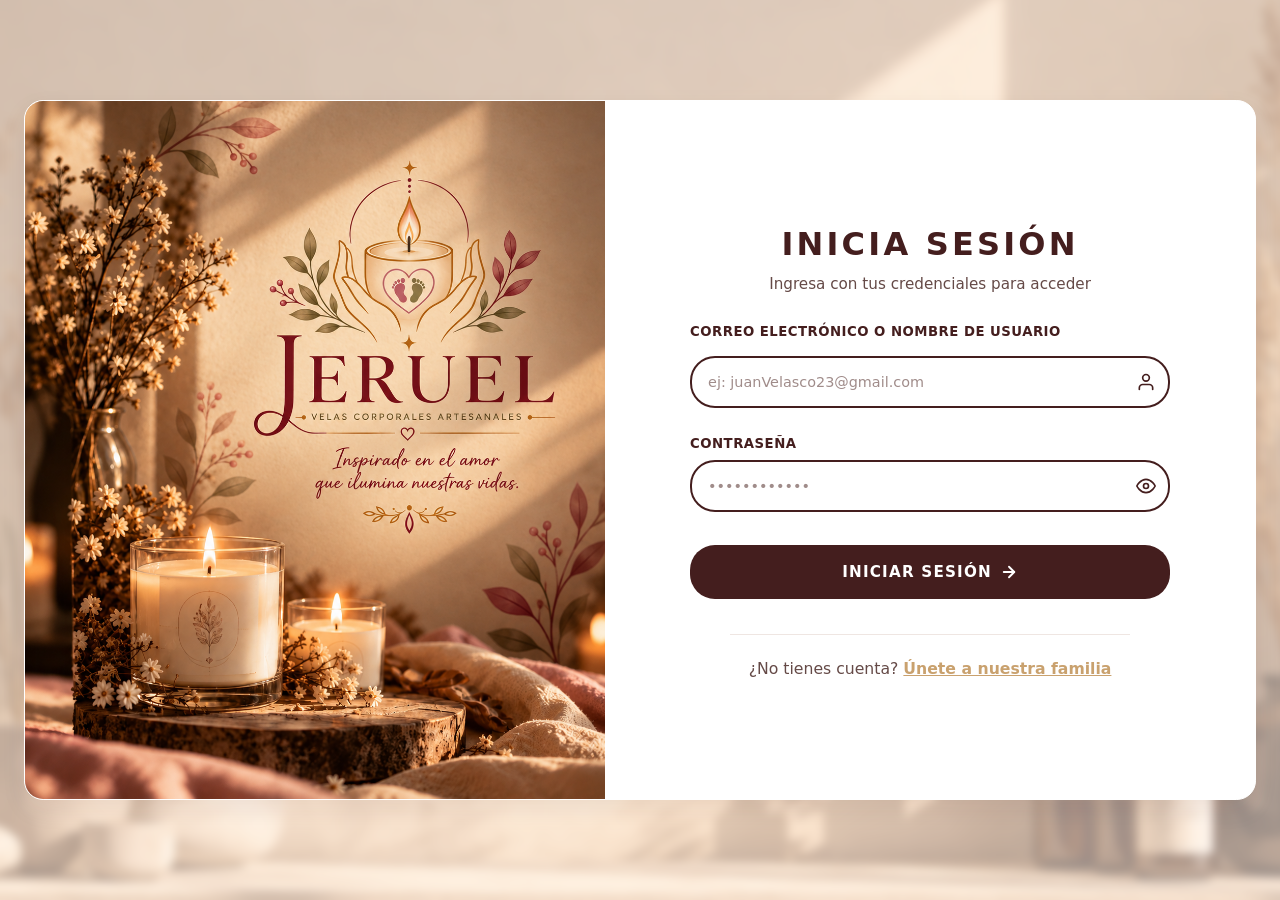
==== index.html @ 645226f6 "pagina Jeruel" ====
<!DOCTYPE html>
<html lang="es">
<head>
  <meta charset="UTF-8">
  <meta name="viewport" content="width=device-width, initial-scale=1.0">
  <title>Iniciar Sesión - Jeruel Velas Corporales Artesanales</title>
  <link rel="stylesheet" href="css/indexStyle.css">
  <link rel="shortcut icon" href="../img/favicon.png" type="image/x-icon">
</head>
<body>

  <!-- CONTENEDOR PRINCIPAL DE LA PÁGINA -->
  <main class="contenedor-inicio-sesion">

    <!-- SECCIÓN 1: MARCA E IDENTIDAD (PANEL IZQUIERDO) -->
    <section class="seccion-marca">
      <figure class="contenedor-logo-emblema">
          <!-- Ícono de Llama / Vela -->
        <img src="../img/Velas artesanales bajo luz cálida (2).png" alt="">
      </figure>
    </section>

    <!-- SECCIÓN 2: FORMULARIO DE INICIO DE SESIÓN (PANEL DERECHO) -->
    <section class="seccion-formulario">
      <header class="encabezado-formulario">
        <h2 class="titulo-formulario">INICIA SESIÓN</h2>
        <p class="instruccion-formulario">Ingresa con tus credenciales para acceder</p>
      </header>

      <form class="formulario-acceso" action="#" method="POST">
        
        <!-- CAMPO 1: CORREO O USUARIO -->
        <article class="grupo-campo">
          <label class="etiqueta-campo" for="identificador-usuario">Correo electrónico o nombre de usuario</label>
          <p class="contenedor-input-icono">
            <input 
              type="text" 
              id="identificador-usuario" 
              name="usuario_o_correo" 
              class="campo-texto" 
              placeholder="ej: juanVelasco23@gmail.com" 
              required
            >
            <!-- Ícono de Usuario -->
            <i class="icono-campo">
              <svg width="20" height="20" viewBox="0 0 24 24" fill="none" stroke="currentColor" stroke-width="2" stroke-linecap="round" stroke-linejoin="round">
                <path d="M20 21v-2a4 4 0 0 0-4-4H8a4 4 0 0 0-4 4v2"></path>
                <circle cx="12" cy="7" r="4"></circle>
              </svg>
            </i>
          </p>
        </article>

        <!-- CAMPO 2: CONTRASEÑA -->
        <article class="grupo-campo2">
          <label class="etiqueta-campo" for="clave-acceso">Contraseña</label>
          <p class="contenedor-input-icono">
            <input 
              type="password" 
              id="clave-acceso" 
              name="clave" 
              class="campo-texto" 
              placeholder="••••••••••••" 
              required
            >
            <!-- Botón del Ojo para Mostrar Contraseña -->
            <button type="button" class="boton-mostrar-contrasena" aria-label="Mostrar contraseña">
              <svg width="20" height="20" viewBox="0 0 24 24" fill="none" stroke="currentColor" stroke-width="2" stroke-linecap="round" stroke-linejoin="round">
                <path d="M1 12s4-8 11-8 11 8 11 8-4 8-11 8-11-8-11-8z"></path>
                <circle cx="12" cy="12" r="3"></circle>
              </svg>
            </button>
          </p>
        </article>

        <!-- BOTÓN DE ENVIAR -->
          <a href="homeScreen.html" class="boton-iniciar-sesion">
            INICIAR SESIÓN
            <svg width="18" height="18" viewBox="0 0 24 24" fill="none" stroke="currentColor" stroke-width="2.5" stroke-linecap="round" stroke-linejoin="round">
            <line x1="5" y1="12" x2="19" y2="12"></line>
            <polyline points="12 5 19 12 12 19"></polyline>
          </svg>
          </a>
      </form>

      <hr class="linea-divisora-inferior">

      <!-- PIE CON ENLACE DE REGISTRO -->
      <footer class="pie-formulario">
        <p>¿No tienes cuenta? <a href="../registro.html" class="enlace-registro">Únete a nuestra familia</a></p>
      </footer>

    </section>

  </main>

</body>
</html>
---- css/indexStyle.css ----
/* ==========================================================================
   1. VARIABLES DE COLOR Y CONFIGURACIÓN BASE (JERUEL)
   ========================================================================== */
:root {
  --color-principal: #441E1E;            /* Vinotinto / Tinto Oscuro */
  --color-fondo-principal: #FFF1EA;      /* Blanco Crema / Marfil */
  --color-fondo-tarjeta: #FFFFFF;        /* Blanco Puro */
  --color-fondo-seccion-marca: #FAF0E9;  /* Crema Suave */
  --color-texto-principal: #441E1E;      /* Vinotinto Oscuro */
  --color-texto-secundario: #654A47;     /* Café / Marrón Cálido */
  --color-texto-atenuado: #A08C8A;        /* Grisáceo / Placeholder */
  --color-acento-dorado: #C9A16E;        /* Dorado Claro / Hover */
  --color-borde-campo: #441E1E;         /* Vinotinto para Contornos */
  --fondo-principal1: #F0E5D8;
}

*{
  box-sizing: border-box;
  margin: 0;
  padding: 0;
  font-family: 'Segoe UI', system-ui, -apple-system, sans-serif;
}

body {
  position: relative;
  isolation: isolate;
  background-color: var(--fondo-principal1);
  color: var(--color-texto-secundario);
  display: flex;
  justify-content: center;
  align-items: center;
  min-height: 100vh;
  padding: 24px;
}

body::before {
  content: "";
  position: fixed;
  inset: -20px;
  z-index: -2;
  background-image: url("../img/fondo-body.png");
  background-size: cover;
  background-position: center;
  background-repeat: no-repeat;
  filter: blur(0.3rem);
  transform: scale(1.03);
  pointer-events: none;
}

body::after {
  content: "";
  position: fixed;
  inset: 0;
  z-index: -1;
  background: rgba(255, 241, 234, 0.58);
  pointer-events: none;
}

/* ==========================================================================
   2. CONTENEDOR PRINCIPAL Y LAYOUT (DESKTOP / BASE)
   ========================================================================== */
main.contenedor-inicio-sesion {
  background-color: var(--color-fondo-tarjeta);
  border: 0.03rem solid var(--color-fondo-tarjeta);
  border-radius: 1.2rem;
  display: flex;
  flex-direction: row;
  width: 100%;
  max-width: 78rem;
  min-height: 42rem;
  overflow: hidden;
  box-shadow: 0 10px 25px rgba(68, 30, 30, 0.08);
  justify-content: space-between;
  position: relative;
  z-index: 1;
}

/* ==========================================================================
   3. SECCIÓN 1: MARCA E IDENTIDAD (PANEL IZQUIERDO)
   ========================================================================== */
section.seccion-marca {
  background-color: var(--fondo-principal1);  
  flex: 1;
  min-width: 0;
  min-height: 0;
  display: flex;
  padding: 0;
  overflow: hidden;
  
}

figure.contenedor-logo-emblema {
  flex: 1;
  min-width: 0;
  min-height: 0;
  margin: 0;
  padding: 0;
  overflow: hidden;
}

.contenedor-logo-emblema img {
  width: 100%;
  height: 100%;
  object-fit: cover;
}

/* ==========================================================================
   4. SECCIÓN 2: FORMULARIO DE ACCESO (PANEL DERECHO)
   ========================================================================== */
section.seccion-formulario {
  flex: 1;
  min-width: 0;
  padding: 2.5rem 2.18rem;
  display: flex;
  flex-direction: column;
  justify-content: center;
  align-items: center;
  background-color: var(--color-fondo-tarjeta);
  
}

header.encabezado-formulario {
  margin: 0.7rem 0;
  display: flex;
  flex-direction: column;
  justify-content: center;
  align-items: center;
  width: 100%;
  max-width: 30rem;
  text-align: center;
 
}

header.encabezado-formulario h2.titulo-formulario {
  color: var(--color-principal);
  font-size: 2rem;
  font-weight: 800;  
  letter-spacing: 0.2rem;
  text-transform: uppercase;
  margin: 0;
}

header.encabezado-formulario p.instruccion-formulario {
  color: var(--color-texto-secundario);
  font-size: 0.95rem;
  margin-top: 0.75rem;
  
}

/* ==========================================================================
   5. CAMPOS Y CONTROLES DEL FORMULARIO
   ========================================================================== */
form.formulario-acceso {
  display: flex;
  flex-direction: column;
  gap: 1.25rem;
  padding: 1.2rem 0;
  width: 100%;
  max-width: 30rem;
}

article.grupo-campo, 
.grupo-campo2 {
  display: flex;
  flex-direction: column;
  gap: 0.23rem;
  justify-content: center;
}

article.grupo-campo {
  margin-bottom: 0.5rem;
  gap: 0.7rem;
}

article.grupo-campo2 {
  margin-bottom: 0.5rem;
}

label.etiqueta-campo {
  color: var(--color-principal);
  font-size: 0.83rem;
  font-weight: 700;
  letter-spacing: 0.03rem;
  text-transform: uppercase;
  margin-bottom: 0.375rem;
}

p.contenedor-input-icono {
  position: relative;
  display: flex;
  align-items: center;
}

input.campo-texto {
  width: 100%;
  padding: 1rem 2.625rem 1rem 1rem;
  border: 2px solid var(--color-borde-campo);
  border-radius: 25px;
  font-size: 0.9rem;
  color: var(--color-texto-principal);
  background-color: var(--color-fondo-tarjeta);
  outline: none;
  transition: transform 0.25s ease, box-shadow 0.25s ease, border-color 0.2s ease;
}

input.campo-texto:focus {
  border-color: var(--color-acento-dorado);
  box-shadow: 0 0 0 3px rgba(68, 30, 30, 0.1);
  transform: scale(1.02);
}

input.campo-texto::placeholder {
  color: var(--color-texto-atenuado);
}

i.icono-campo, 
button.boton-mostrar-contrasena {
  position: absolute;
  right: 0.9rem;
  background: none;
  border: none;
  color: var(--color-principal);
  cursor: pointer;
  display: flex;
  align-items: center;
  justify-content: center;
  font-style: normal;
}

/* ==========================================================================
   6. BOTÓN PRINCIPAL Y ENLACES
   ========================================================================== */
a.boton-iniciar-sesion {
  background-color: var(--color-principal);
  color: var(--color-fondo-tarjeta);
  border: none;
  border-radius: 1.56rem;
  padding: 1.1rem 0;
  font-size: 0.95rem;
  font-weight: 700;
  letter-spacing: 0.075rem;
  text-transform: uppercase;
  cursor: pointer;
  display: flex;
  align-items: center;
  justify-content: center;
  gap: 0.5rem;
  margin-top: 0.3125rem;
  transition: transform 0.25s ease, box-shadow 0.25s ease, background-color 0.2s ease;
  text-decoration: none;
}

a.boton-iniciar-sesion:hover {
  background-color: #321616;
  transform: scale(1.02);
  color: var(--color-fondo-principal);
}

a.boton-iniciar-sesion:active {
  transform: scale(0.99);
}

hr.linea-divisora-inferior {
  border: none;
  height: 0.08rem;
  background-color: #EFE6E2;
  margin: 1rem 0;
  width: 100%;
  max-width: 400px;
}

footer.pie-formulario {
  text-align: center;
  margin: 0.5rem 0;
  font-size: 0.98rem;
  color: var(--color-texto-secundario);
}

a.enlace-registro {
  color: var(--color-acento-dorado);
  font-weight: 700;
  text-decoration: underline;
  display: inline-block;
  transition: transform 0.25s ease, color 0.2s ease;
}

a.enlace-registro:hover {
  color: var(--color-principal);
  transform: scale(1.03);
}

/* ==========================================================================
   7. ADAPTABILIDAD RESPONSIVA (MEDIA QUERIES)
   ========================================================================== */

/* Tablets en Orientación Vertical y Móviles Grandes (<= 1024px) */
@media (max-width: 1024px) {
  section.seccion-marca {
    display: none; /* Se oculta la imagen/marca */
  }

  main.contenedor-inicio-sesion {
    max-width: 32rem; /* El contenedor se convierte en tarjeta vertical */
    min-height: auto;
    flex-direction: column;
  }

  section.seccion-formulario {
    width: 100%;
    padding: 2.5rem 2rem;
  }
}

/* Móviles Medianos (<= 600px) */
@media (max-width: 600px) {
  body {
    padding: 16px;
    align-items: center;
  }

  main.contenedor-inicio-sesion {
    max-width: 100%;
    border-radius: 1rem;
  }

  section.seccion-formulario {
    padding: 2rem 1.25rem;
  }

  header.encabezado-formulario h2.titulo-formulario {
    font-size: 1.6rem;
    letter-spacing: 0.12rem;
  }

  header.encabezado-formulario p.instruccion-formulario {
    font-size: 0.9rem;
  }
}

/* Móviles Pequeños (<= 380px) */
@media (max-width: 380px) {
  body {
    padding: 8px;
  }

  section.seccion-formulario {
    padding: 1.5rem 0.85rem;
  }

  header.encabezado-formulario h2.titulo-formulario {
    font-size: 1.35rem;
    letter-spacing: 0.08rem;
  }

  input.campo-texto {
    padding: 0.8rem 2.2rem 0.8rem 0.85rem;
    font-size: 0.85rem;
  }

  button.boton-iniciar-sesion {
    padding: 0.85rem 0;
    font-size: 0.85rem;
  }

  footer.pie-formulario {
    font-size: 0.85rem;
  }
}
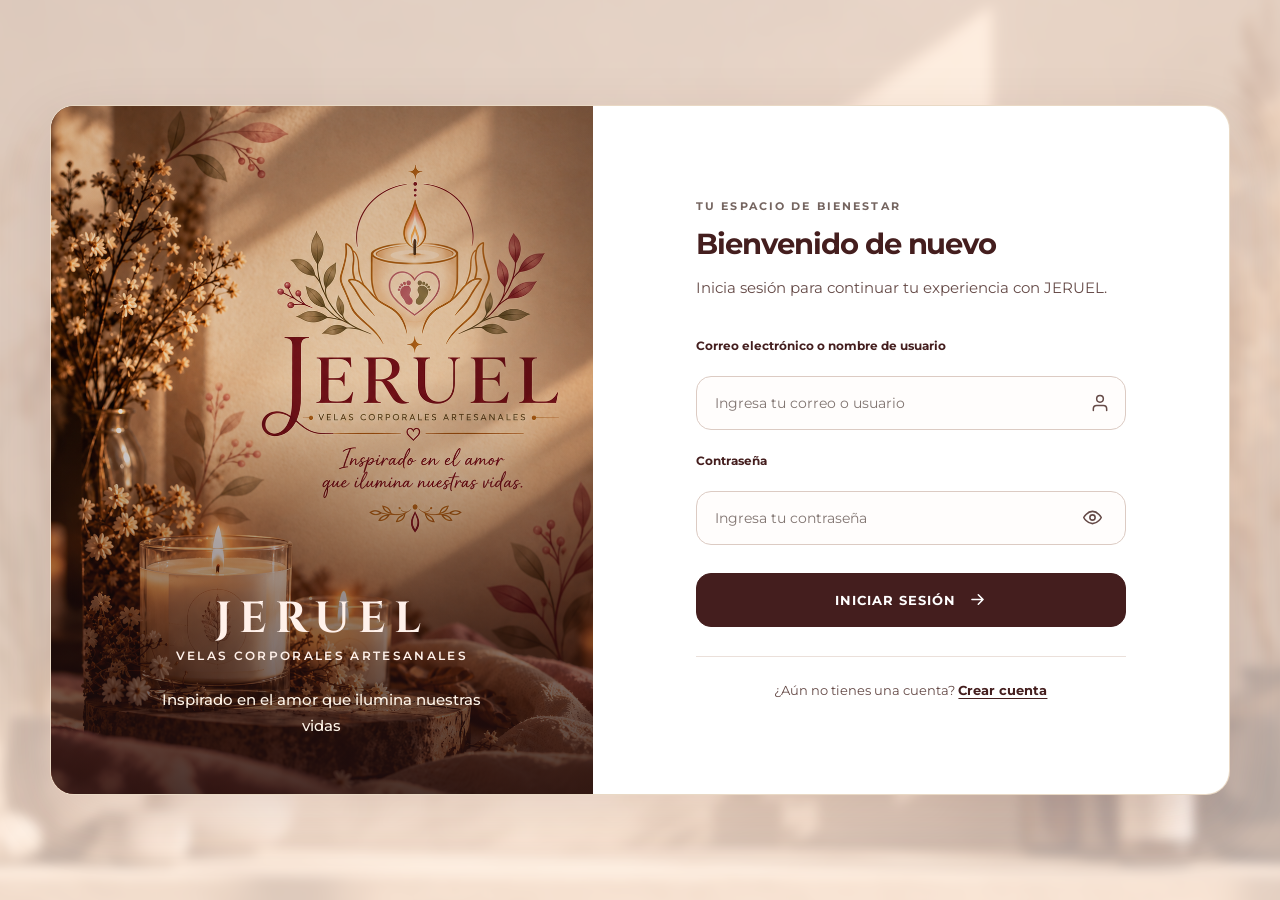
==== commit 509dfd85: "cambios en las interfaces existentes y agregacion de nuevas interfaces" ====
--- a/index.html
+++ b/index.html
@@ -2,97 +2,95 @@
 <html lang="es">
 <head>
   <meta charset="UTF-8">
-  <meta name="viewport" content="width=device-width, initial-scale=1.0">
-  <title>Iniciar Sesión - Jeruel Velas Corporales Artesanales</title>
+  <meta name="viewport" content="width=device-width, initial-scale=1">
+  <meta name="theme-color" content="#441E1E">
+  <meta name="description" content="Inicia sesión en JERUEL, velas corporales artesanales para momentos de bienestar.">
+  <title>Iniciar sesión | JERUEL</title>
+  <link rel="preconnect" href="https://fonts.googleapis.com">
+  <link rel="preconnect" href="https://fonts.gstatic.com" crossorigin>
+  <link href="https://fonts.googleapis.com/css2?family=Cinzel:wght@600;700&family=Montserrat:wght@400;500;600;700&display=swap" rel="stylesheet">
   <link rel="stylesheet" href="css/indexStyle.css">
-  <link rel="shortcut icon" href="../img/favicon.png" type="image/x-icon">
+  <link rel="icon" href="img/favicon.png" type="image/png">
 </head>
 <body>
-
-  <!-- CONTENEDOR PRINCIPAL DE LA PÁGINA -->
   <main class="contenedor-inicio-sesion">
-
-    <!-- SECCIÓN 1: MARCA E IDENTIDAD (PANEL IZQUIERDO) -->
-    <section class="seccion-marca">
+    <section class="seccion-marca" aria-label="Conoce JERUEL">
       <figure class="contenedor-logo-emblema">
-          <!-- Ícono de Llama / Vela -->
-        <img src="../img/Velas artesanales bajo luz cálida (2).png" alt="">
+        <img src="img/Velas artesanales bajo luz cálida (2).png"
+             alt="Velas artesanales JERUEL iluminadas con luz cálida"
+             loading="eager" fetchpriority="high">
+        <figcaption class="contenido-marca">
+          <p class="marca-nombre">JERUEL</p>
+          <p class="marca-categoria">Velas corporales artesanales</p>
+          <p class="marca-eslogan">Inspirado en el amor que ilumina nuestras vidas</p>
+        </figcaption>
       </figure>
     </section>
 
-    <!-- SECCIÓN 2: FORMULARIO DE INICIO DE SESIÓN (PANEL DERECHO) -->
-    <section class="seccion-formulario">
+    <section class="seccion-formulario" aria-labelledby="titulo-acceso">
       <header class="encabezado-formulario">
-        <h2 class="titulo-formulario">INICIA SESIÓN</h2>
-        <p class="instruccion-formulario">Ingresa con tus credenciales para acceder</p>
+        <p class="marca-movil" aria-hidden="true">JERUEL</p>
+        <p class="eyebrow">TU ESPACIO DE BIENESTAR</p>
+        <h1 id="titulo-acceso">Bienvenido de nuevo</h1>
+        <p class="instruccion-formulario">Inicia sesión para continuar tu experiencia con JERUEL.</p>
       </header>
 
-      <form class="formulario-acceso" action="#" method="POST">
-        
-        <!-- CAMPO 1: CORREO O USUARIO -->
-        <article class="grupo-campo">
-          <label class="etiqueta-campo" for="identificador-usuario">Correo electrónico o nombre de usuario</label>
+      <!-- Flujo de demostración: valida campos en el navegador, no autentica contra un servidor. -->
+      <form class="formulario-acceso" id="formulario-acceso" action="homeScreen.html" method="get">
+        <fieldset class="grupo-campo" aria-label="Identificación">
+          <label for="identificador-usuario">Correo electrónico o nombre de usuario</label>
           <p class="contenedor-input-icono">
-            <input 
-              type="text" 
-              id="identificador-usuario" 
-              name="usuario_o_correo" 
-              class="campo-texto" 
-              placeholder="ej: juanVelasco23@gmail.com" 
-              required
-            >
-            <!-- Ícono de Usuario -->
-            <i class="icono-campo">
-              <svg width="20" height="20" viewBox="0 0 24 24" fill="none" stroke="currentColor" stroke-width="2" stroke-linecap="round" stroke-linejoin="round">
-                <path d="M20 21v-2a4 4 0 0 0-4-4H8a4 4 0 0 0-4 4v2"></path>
-                <circle cx="12" cy="7" r="4"></circle>
-              </svg>
-            </i>
+            <input id="identificador-usuario" name="usuario_o_correo" type="text"
+                   placeholder="Ingresa tu correo o usuario" autocomplete="username"
+                   autocapitalize="none" spellcheck="false" required minlength="3">
+            <svg class="icono-campo" width="20" height="20" viewBox="0 0 24 24" fill="none" stroke="currentColor" stroke-width="1.8" stroke-linecap="round" stroke-linejoin="round" aria-hidden="true">
+              <path d="M20 21v-2a4 4 0 0 0-4-4H8a4 4 0 0 0-4 4v2"/><circle cx="12" cy="7" r="4"/>
+            </svg>
           </p>
-        </article>
+        </fieldset>
 
-        <!-- CAMPO 2: CONTRASEÑA -->
-        <article class="grupo-campo2">
-          <label class="etiqueta-campo" for="clave-acceso">Contraseña</label>
+        <fieldset class="grupo-campo" aria-label="Contraseña">
+            <label for="clave-acceso">Contraseña</label>
           <p class="contenedor-input-icono">
-            <input 
-              type="password" 
-              id="clave-acceso" 
-              name="clave" 
-              class="campo-texto" 
-              placeholder="••••••••••••" 
-              required
-            >
-            <!-- Botón del Ojo para Mostrar Contraseña -->
-            <button type="button" class="boton-mostrar-contrasena" aria-label="Mostrar contraseña">
-              <svg width="20" height="20" viewBox="0 0 24 24" fill="none" stroke="currentColor" stroke-width="2" stroke-linecap="round" stroke-linejoin="round">
-                <path d="M1 12s4-8 11-8 11 8 11 8-4 8-11 8-11-8-11-8z"></path>
-                <circle cx="12" cy="12" r="3"></circle>
+            <input id="clave-acceso" name="clave" type="password"
+                   placeholder="Ingresa tu contraseña" autocomplete="current-password" required>
+            <button type="button" class="boton-mostrar-contrasena" id="alternar-clave"
+                    aria-label="Mostrar contraseña" aria-pressed="false" aria-controls="clave-acceso">
+              <svg width="21" height="21" viewBox="0 0 24 24" fill="none" stroke="currentColor" stroke-width="1.8" stroke-linecap="round" stroke-linejoin="round" aria-hidden="true">
+                <path d="M2 12s3.6-7 10-7 10 7 10 7-3.6 7-10 7S2 12 2 12Z"/><circle cx="12" cy="12" r="3"/>
               </svg>
             </button>
           </p>
-        </article>
+        </fieldset>
 
-        <!-- BOTÓN DE ENVIAR -->
-          <a href="homeScreen.html" class="boton-iniciar-sesion">
-            INICIAR SESIÓN
-            <svg width="18" height="18" viewBox="0 0 24 24" fill="none" stroke="currentColor" stroke-width="2.5" stroke-linecap="round" stroke-linejoin="round">
-            <line x1="5" y1="12" x2="19" y2="12"></line>
-            <polyline points="12 5 19 12 12 19"></polyline>
-          </svg>
-          </a>
+        <button type="submit" class="boton-iniciar-sesion">
+          INICIAR SESIÓN
+          <svg width="19" height="19" viewBox="0 0 24 24" fill="none" stroke="currentColor" stroke-width="2" stroke-linecap="round" stroke-linejoin="round" aria-hidden="true"><path d="M5 12h14m-6-6 6 6-6 6"/></svg>
+        </button>
       </form>
 
-      <hr class="linea-divisora-inferior">
-
-      <!-- PIE CON ENLACE DE REGISTRO -->
       <footer class="pie-formulario">
-        <p>¿No tienes cuenta? <a href="../registro.html" class="enlace-registro">Únete a nuestra familia</a></p>
+        <p>¿Aún no tienes una cuenta? <a href="registro.html" class="enlace-registro">Crear cuenta</a></p>
       </footer>
-
     </section>
-
   </main>
 
+  <script>
+    const campoClave = document.getElementById('clave-acceso');
+    const botonClave = document.getElementById('alternar-clave');
+    botonClave.addEventListener('click', () => {
+      const visible = campoClave.type === 'password';
+      campoClave.type = visible ? 'text' : 'password';
+      botonClave.setAttribute('aria-pressed', String(visible));
+      botonClave.setAttribute('aria-label', visible ? 'Ocultar contraseña' : 'Mostrar contraseña');
+    });
+
+    document.getElementById('formulario-acceso').addEventListener('submit', (evento) => {
+      evento.preventDefault();
+      if (!evento.currentTarget.reportValidity()) return;
+      // Navegación de prototipo: nunca incluir credenciales en la URL.
+      window.location.assign('homeScreen.html');
+    });
+  </script>
 </body>
-</html>+</html>
--- a/css/indexStyle.css
+++ b/css/indexStyle.css
@@ -1,368 +1,133 @@
-/* ==========================================================================
-   1. VARIABLES DE COLOR Y CONFIGURACIÓN BASE (JERUEL)
-   ========================================================================== */
+/* JERUEL · Inicio de sesión | Identidad visual conservada */
 :root {
-  --color-principal: #441E1E;            /* Vinotinto / Tinto Oscuro */
-  --color-fondo-principal: #FFF1EA;      /* Blanco Crema / Marfil */
-  --color-fondo-tarjeta: #FFFFFF;        /* Blanco Puro */
-  --color-fondo-seccion-marca: #FAF0E9;  /* Crema Suave */
-  --color-texto-principal: #441E1E;      /* Vinotinto Oscuro */
-  --color-texto-secundario: #654A47;     /* Café / Marrón Cálido */
-  --color-texto-atenuado: #A08C8A;        /* Grisáceo / Placeholder */
-  --color-acento-dorado: #C9A16E;        /* Dorado Claro / Hover */
-  --color-borde-campo: #441E1E;         /* Vinotinto para Contornos */
-  --fondo-principal1: #F0E5D8;
+  --vino: #441E1E;
+  --vino-hover: #321616;
+  --crema: #FFF1EA;
+  --crema-suave: #F0E5D8;
+  --blanco: #FFFFFF;
+  --marron: #654A47;
+  --texto-suave: #756560;
+  --dorado: #C9A16E;
+  --borde: #DCCBC3;
+  --fuente-texto: 'Montserrat', Arial, sans-serif;
+  --fuente-marca: 'Cinzel', Georgia, serif;
 }
-
-*{
-  box-sizing: border-box;
+*, *::before, *::after { box-sizing: border-box; }
+html { -webkit-text-size-adjust: 100%; }
+body {
+  min-height: 100vh;
+  min-height: 100dvh;
   margin: 0;
-  padding: 0;
-  font-family: 'Segoe UI', system-ui, -apple-system, sans-serif;
+  padding: clamp(16px, 3vw, 32px);
+  display: grid;
+  place-items: center;
+  isolation: isolate;
+  position: relative;
+  background: var(--crema-suave);
+  color: var(--marron);
+  font-family: var(--fuente-texto);
 }
-
-body {
-  position: relative;
-  isolation: isolate;
-  background-color: var(--fondo-principal1);
-  color: var(--color-texto-secundario);
-  display: flex;
-  justify-content: center;
-  align-items: center;
-  min-height: 100vh;
-  padding: 24px;
-}
-
 body::before {
-  content: "";
+  content: '';
   position: fixed;
-  inset: -20px;
+  inset: -18px;
   z-index: -2;
-  background-image: url("../img/fondo-body.png");
-  background-size: cover;
-  background-position: center;
-  background-repeat: no-repeat;
-  filter: blur(0.3rem);
-  transform: scale(1.03);
+  background: url('../img/fondo-body.png') center / cover no-repeat;
+  filter: blur(6px);
   pointer-events: none;
 }
-
 body::after {
-  content: "";
+  content: '';
   position: fixed;
   inset: 0;
   z-index: -1;
-  background: rgba(255, 241, 234, 0.58);
+  background: rgba(255, 241, 234, .68);
   pointer-events: none;
 }
-
-/* ==========================================================================
-   2. CONTENEDOR PRINCIPAL Y LAYOUT (DESKTOP / BASE)
-   ========================================================================== */
-main.contenedor-inicio-sesion {
-  background-color: var(--color-fondo-tarjeta);
-  border: 0.03rem solid var(--color-fondo-tarjeta);
-  border-radius: 1.2rem;
-  display: flex;
-  flex-direction: row;
-  width: 100%;
-  max-width: 78rem;
-  min-height: 42rem;
+button, input { font: inherit; }
+a { color: inherit; }
+.contenedor-inicio-sesion {
+  width: min(100%, 1180px);
+  min-height: min(690px, calc(100dvh - 64px));
+  display: grid;
+  grid-template-columns: minmax(0, 46fr) minmax(0, 54fr);
   overflow: hidden;
-  box-shadow: 0 10px 25px rgba(68, 30, 30, 0.08);
-  justify-content: space-between;
-  position: relative;
-  z-index: 1;
+  background: var(--blanco);
+  border: 1px solid rgba(201, 161, 110, .4);
+  border-radius: 24px;
+  box-shadow: 0 22px 65px rgba(68, 30, 30, .13);
 }
-
-/* ==========================================================================
-   3. SECCIÓN 1: MARCA E IDENTIDAD (PANEL IZQUIERDO)
-   ========================================================================== */
-section.seccion-marca {
-  background-color: var(--fondo-principal1);  
-  flex: 1;
-  min-width: 0;
-  min-height: 0;
-  display: flex;
-  padding: 0;
-  overflow: hidden;
-  
+.seccion-marca { min-width: 0; min-height: 480px; background: var(--vino); }
+.contenedor-logo-emblema { position: relative; height: 100%; margin: 0; overflow: hidden; }
+.contenedor-logo-emblema img { display: block; width: 100%; height: 100%; object-fit: cover; object-position: center; }
+.contenedor-logo-emblema::after {
+  content: ''; position: absolute; inset: 0;
+  background: linear-gradient(180deg, rgba(35, 15, 15, .16) 10%, rgba(40, 17, 17, .10) 40%, rgba(35, 15, 15, .82) 100%);
+  pointer-events: none;
 }
-
-figure.contenedor-logo-emblema {
-  flex: 1;
-  min-width: 0;
-  min-height: 0;
-  margin: 0;
-  padding: 0;
-  overflow: hidden;
+.contenido-marca { position: absolute; z-index: 1; inset: auto 8% 8%; text-align: center; color: var(--crema); }
+.marca-nombre { margin: 0 0 4px; font: 700 clamp(2.1rem, 3.4vw, 3.1rem)/1.2 var(--fuente-marca); letter-spacing: .19em; }
+.marca-categoria { margin: 0; font-size: .73rem; font-weight: 600; letter-spacing: .2em; text-transform: uppercase; }
+.marca-eslogan { margin: 24px auto 0; max-width: 360px; font-size: .95rem; font-weight: 500; line-height: 1.7; color: #FFF5E9; }
+.seccion-formulario { display: flex; flex-direction: column; align-items: stretch; justify-content: center; padding: clamp(28px, 5.1vw, 76px); min-width: 0; }
+.encabezado-formulario, .formulario-acceso, .pie-formulario { width: 100%; max-width: 430px; margin-left: auto; margin-right: auto; }
+.marca-movil { display: none; }
+.eyebrow { margin: 0 0 13px; color: var(--texto-suave); font-size: .7rem; font-weight: 700; letter-spacing: .19em; }
+h1 { margin: 0; font-size: clamp(1.65rem, 2.3vw, 2.25rem); font-weight: 700; line-height: 1.22; letter-spacing: -.035em; color: var(--vino); }
+.instruccion-formulario { margin: 14px 0 0; color: var(--marron); font-size: .91rem; line-height: 1.75; }
+.formulario-acceso { display: flex; flex-direction: column; gap: 22px; margin-top: 36px; }
+.grupo-campo { border: 0; padding: 0; margin: 0; min-width: 0; display: flex; flex-direction: column; gap: 10px; }
+.grupo-campo label { font-size: .78rem; font-weight: 700; color: var(--vino); line-height: 1.5; }
+.contenedor-input-icono { margin: 10px 0 0; position: relative; display: flex; align-items: center; }
+.contenedor-input-icono input {
+  width: 100%; min-width: 0; height: 54px; padding: 0 52px 0 18px;
+  border: 1.5px solid var(--borde); border-radius: 15px;
+  color: var(--vino); background: #FFFDFC; outline: 0;
+  font-size: .87rem; transition: border-color .18s ease, box-shadow .18s ease;
 }
-
-.contenedor-logo-emblema img {
-  width: 100%;
-  height: 100%;
-  object-fit: cover;
+.contenedor-input-icono input::placeholder { color: #817571; opacity: 1; }
+.contenedor-input-icono input:focus-visible { border-color: var(--vino); box-shadow: 0 0 0 4px rgba(68,30,30,.10); }
+.icono-campo, .boton-mostrar-contrasena { position: absolute; right: 16px; color: var(--marron); }
+.icono-campo { pointer-events: none; }
+.boton-mostrar-contrasena { display: grid; place-items: center; width: 34px; height: 34px; padding: 0; border: 0; border-radius: 8px; background: transparent; cursor: pointer; }
+.boton-mostrar-contrasena:hover { color: var(--vino); background: var(--crema); }
+.boton-iniciar-sesion {
+  width: 100%; min-height: 54px; margin-top: 6px; padding: 14px 20px;
+  display: flex; justify-content: center; align-items: center; gap: 12px;
+  background: var(--vino); color: var(--blanco); border: 1px solid var(--vino);
+  border-radius: 15px; cursor: pointer; font-size: .82rem; letter-spacing: .08em; font-weight: 700;
+  transition: background-color .2s ease, box-shadow .2s ease, transform .2s ease;
 }
-
-/* ==========================================================================
-   4. SECCIÓN 2: FORMULARIO DE ACCESO (PANEL DERECHO)
-   ========================================================================== */
-section.seccion-formulario {
-  flex: 1;
-  min-width: 0;
-  padding: 2.5rem 2.18rem;
-  display: flex;
-  flex-direction: column;
-  justify-content: center;
-  align-items: center;
-  background-color: var(--color-fondo-tarjeta);
-  
+.boton-iniciar-sesion:hover { background: var(--vino-hover); box-shadow: 0 8px 20px rgba(68,30,30,.18); transform: translateY(-1px); }
+.boton-iniciar-sesion:active { transform: translateY(0); }
+:where(a, button):focus-visible { outline: 3px solid var(--dorado); outline-offset: 4px; }
+.pie-formulario { border-top: 1px solid #EBE0DA; margin-top: 29px; padding-top: 23px; text-align: center; font-size: .83rem; line-height: 1.6; }
+.pie-formulario p { margin: 0; }
+.enlace-registro { font-weight: 700; color: var(--vino); text-underline-offset: 3px; }
+.enlace-registro:hover, .enlace-visitante:hover { color: #803B3B; }
+.enlace-visitante { display: inline-block; margin-top: 17px; font-size: .8rem; color: var(--vino); text-underline-offset: 3px; }
+@media (max-width: 900px) {
+  .contenedor-inicio-sesion { grid-template-columns: 42% 58%; min-height: 620px; }
+  .seccion-formulario { padding: clamp(26px, 4vw, 45px); }
+  .marca-eslogan { font-size: .85rem; }
 }
-
-header.encabezado-formulario {
-  margin: 0.7rem 0;
-  display: flex;
-  flex-direction: column;
-  justify-content: center;
-  align-items: center;
-  width: 100%;
-  max-width: 30rem;
-  text-align: center;
- 
+@media (max-width: 700px) {
+  body { padding: 16px; }
+  .contenedor-inicio-sesion { display: block; width: min(100%, 490px); min-height: auto; border-radius: 20px; }
+  .seccion-marca { display: none; }
+  .seccion-formulario { padding: clamp(28px, 7vw, 44px) clamp(22px, 6vw, 42px); }
+  .marca-movil { display: block; margin: 0 0 24px; font: 700 1.85rem var(--fuente-marca); letter-spacing: .18em; color: var(--vino); text-align: center; }
+  .eyebrow { text-align: center; }
+  h1, .instruccion-formulario { text-align: center; }
+  .formulario-acceso { margin-top: 30px; }
 }
-
-header.encabezado-formulario h2.titulo-formulario {
-  color: var(--color-principal);
-  font-size: 2rem;
-  font-weight: 800;  
-  letter-spacing: 0.2rem;
-  text-transform: uppercase;
-  margin: 0;
+@media (max-width: 380px) {
+  body { padding: 10px; }
+  .seccion-formulario { padding: 27px 18px; }
+  h1 { font-size: 1.55rem; }
+  .grupo-campo label { font-size: .75rem; }
+  .contenedor-input-icono input { font-size: .83rem; }
 }
-
-header.encabezado-formulario p.instruccion-formulario {
-  color: var(--color-texto-secundario);
-  font-size: 0.95rem;
-  margin-top: 0.75rem;
-  
+@media (prefers-reduced-motion: reduce) {
+  *, *::before, *::after { scroll-behavior: auto !important; transition-duration: .01ms !important; animation-duration: .01ms !important; }
 }
-
-/* ==========================================================================
-   5. CAMPOS Y CONTROLES DEL FORMULARIO
-   ========================================================================== */
-form.formulario-acceso {
-  display: flex;
-  flex-direction: column;
-  gap: 1.25rem;
-  padding: 1.2rem 0;
-  width: 100%;
-  max-width: 30rem;
-}
-
-article.grupo-campo, 
-.grupo-campo2 {
-  display: flex;
-  flex-direction: column;
-  gap: 0.23rem;
-  justify-content: center;
-}
-
-article.grupo-campo {
-  margin-bottom: 0.5rem;
-  gap: 0.7rem;
-}
-
-article.grupo-campo2 {
-  margin-bottom: 0.5rem;
-}
-
-label.etiqueta-campo {
-  color: var(--color-principal);
-  font-size: 0.83rem;
-  font-weight: 700;
-  letter-spacing: 0.03rem;
-  text-transform: uppercase;
-  margin-bottom: 0.375rem;
-}
-
-p.contenedor-input-icono {
-  position: relative;
-  display: flex;
-  align-items: center;
-}
-
-input.campo-texto {
-  width: 100%;
-  padding: 1rem 2.625rem 1rem 1rem;
-  border: 2px solid var(--color-borde-campo);
-  border-radius: 25px;
-  font-size: 0.9rem;
-  color: var(--color-texto-principal);
-  background-color: var(--color-fondo-tarjeta);
-  outline: none;
-  transition: transform 0.25s ease, box-shadow 0.25s ease, border-color 0.2s ease;
-}
-
-input.campo-texto:focus {
-  border-color: var(--color-acento-dorado);
-  box-shadow: 0 0 0 3px rgba(68, 30, 30, 0.1);
-  transform: scale(1.02);
-}
-
-input.campo-texto::placeholder {
-  color: var(--color-texto-atenuado);
-}
-
-i.icono-campo, 
-button.boton-mostrar-contrasena {
-  position: absolute;
-  right: 0.9rem;
-  background: none;
-  border: none;
-  color: var(--color-principal);
-  cursor: pointer;
-  display: flex;
-  align-items: center;
-  justify-content: center;
-  font-style: normal;
-}
-
-/* ==========================================================================
-   6. BOTÓN PRINCIPAL Y ENLACES
-   ========================================================================== */
-a.boton-iniciar-sesion {
-  background-color: var(--color-principal);
-  color: var(--color-fondo-tarjeta);
-  border: none;
-  border-radius: 1.56rem;
-  padding: 1.1rem 0;
-  font-size: 0.95rem;
-  font-weight: 700;
-  letter-spacing: 0.075rem;
-  text-transform: uppercase;
-  cursor: pointer;
-  display: flex;
-  align-items: center;
-  justify-content: center;
-  gap: 0.5rem;
-  margin-top: 0.3125rem;
-  transition: transform 0.25s ease, box-shadow 0.25s ease, background-color 0.2s ease;
-  text-decoration: none;
-}
-
-a.boton-iniciar-sesion:hover {
-  background-color: #321616;
-  transform: scale(1.02);
-  color: var(--color-fondo-principal);
-}
-
-a.boton-iniciar-sesion:active {
-  transform: scale(0.99);
-}
-
-hr.linea-divisora-inferior {
-  border: none;
-  height: 0.08rem;
-  background-color: #EFE6E2;
-  margin: 1rem 0;
-  width: 100%;
-  max-width: 400px;
-}
-
-footer.pie-formulario {
-  text-align: center;
-  margin: 0.5rem 0;
-  font-size: 0.98rem;
-  color: var(--color-texto-secundario);
-}
-
-a.enlace-registro {
-  color: var(--color-acento-dorado);
-  font-weight: 700;
-  text-decoration: underline;
-  display: inline-block;
-  transition: transform 0.25s ease, color 0.2s ease;
-}
-
-a.enlace-registro:hover {
-  color: var(--color-principal);
-  transform: scale(1.03);
-}
-
-/* ==========================================================================
-   7. ADAPTABILIDAD RESPONSIVA (MEDIA QUERIES)
-   ========================================================================== */
-
-/* Tablets en Orientación Vertical y Móviles Grandes (<= 1024px) */
-@media (max-width: 1024px) {
-  section.seccion-marca {
-    display: none; /* Se oculta la imagen/marca */
-  }
-
-  main.contenedor-inicio-sesion {
-    max-width: 32rem; /* El contenedor se convierte en tarjeta vertical */
-    min-height: auto;
-    flex-direction: column;
-  }
-
-  section.seccion-formulario {
-    width: 100%;
-    padding: 2.5rem 2rem;
-  }
-}
-
-/* Móviles Medianos (<= 600px) */
-@media (max-width: 600px) {
-  body {
-    padding: 16px;
-    align-items: center;
-  }
-
-  main.contenedor-inicio-sesion {
-    max-width: 100%;
-    border-radius: 1rem;
-  }
-
-  section.seccion-formulario {
-    padding: 2rem 1.25rem;
-  }
-
-  header.encabezado-formulario h2.titulo-formulario {
-    font-size: 1.6rem;
-    letter-spacing: 0.12rem;
-  }
-
-  header.encabezado-formulario p.instruccion-formulario {
-    font-size: 0.9rem;
-  }
-}
-
-/* Móviles Pequeños (<= 380px) */
-@media (max-width: 380px) {
-  body {
-    padding: 8px;
-  }
-
-  section.seccion-formulario {
-    padding: 1.5rem 0.85rem;
-  }
-
-  header.encabezado-formulario h2.titulo-formulario {
-    font-size: 1.35rem;
-    letter-spacing: 0.08rem;
-  }
-
-  input.campo-texto {
-    padding: 0.8rem 2.2rem 0.8rem 0.85rem;
-    font-size: 0.85rem;
-  }
-
-  button.boton-iniciar-sesion {
-    padding: 0.85rem 0;
-    font-size: 0.85rem;
-  }
-
-  footer.pie-formulario {
-    font-size: 0.85rem;
-  }
-}
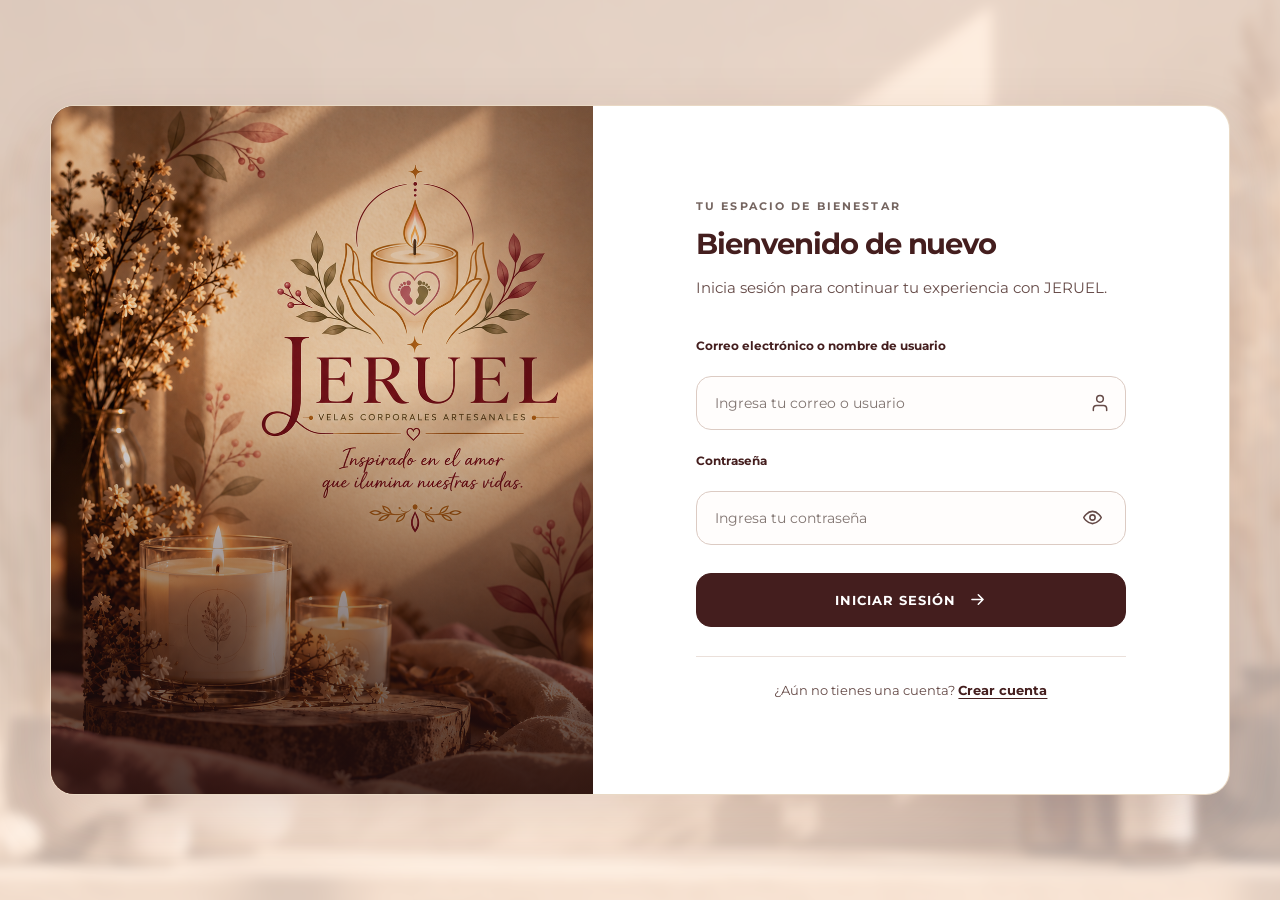
==== commit 0f74aefa: "cambios en las interfaces del proyecto" ====
--- a/index.html
+++ b/index.html
@@ -9,6 +9,7 @@
   <link rel="preconnect" href="https://fonts.googleapis.com">
   <link rel="preconnect" href="https://fonts.gstatic.com" crossorigin>
   <link href="https://fonts.googleapis.com/css2?family=Cinzel:wght@600;700&family=Montserrat:wght@400;500;600;700&display=swap" rel="stylesheet">
+  <link rel="stylesheet" href="css/identidad.css">
   <link rel="stylesheet" href="css/indexStyle.css">
   <link rel="icon" href="img/favicon.png" type="image/png">
 </head>
@@ -16,14 +17,9 @@
   <main class="contenedor-inicio-sesion">
     <section class="seccion-marca" aria-label="Conoce JERUEL">
       <figure class="contenedor-logo-emblema">
-        <img src="img/Velas artesanales bajo luz cálida (2).png"
+        <img src="img/Velas%20artesanales%20bajo%20luz%20c%C3%A1lida%20%282%29.png"
              alt="Velas artesanales JERUEL iluminadas con luz cálida"
              loading="eager" fetchpriority="high">
-        <figcaption class="contenido-marca">
-          <p class="marca-nombre">JERUEL</p>
-          <p class="marca-categoria">Velas corporales artesanales</p>
-          <p class="marca-eslogan">Inspirado en el amor que ilumina nuestras vidas</p>
-        </figcaption>
       </figure>
     </section>
 
@@ -40,7 +36,7 @@
         <fieldset class="grupo-campo" aria-label="Identificación">
           <label for="identificador-usuario">Correo electrónico o nombre de usuario</label>
           <p class="contenedor-input-icono">
-            <input id="identificador-usuario" name="usuario_o_correo" type="text"
+            <input id="identificador-usuario" type="text"
                    placeholder="Ingresa tu correo o usuario" autocomplete="username"
                    autocapitalize="none" spellcheck="false" required minlength="3">
             <svg class="icono-campo" width="20" height="20" viewBox="0 0 24 24" fill="none" stroke="currentColor" stroke-width="1.8" stroke-linecap="round" stroke-linejoin="round" aria-hidden="true">
@@ -52,7 +48,7 @@
         <fieldset class="grupo-campo" aria-label="Contraseña">
             <label for="clave-acceso">Contraseña</label>
           <p class="contenedor-input-icono">
-            <input id="clave-acceso" name="clave" type="password"
+            <input id="clave-acceso" type="password"
                    placeholder="Ingresa tu contraseña" autocomplete="current-password" required>
             <button type="button" class="boton-mostrar-contrasena" id="alternar-clave"
                     aria-label="Mostrar contraseña" aria-pressed="false" aria-controls="clave-acceso">
@@ -89,6 +85,7 @@
       evento.preventDefault();
       if (!evento.currentTarget.reportValidity()) return;
       // Navegación de prototipo: nunca incluir credenciales en la URL.
+      try { sessionStorage.setItem('jeruel_sesion_demo', 'activa'); } catch { /* La tienda puede abrirse sin almacenamiento. */ }
       window.location.assign('homeScreen.html');
     });
   </script>
--- a/css/identidad.css
+++ b/css/identidad.css
@@ -0,0 +1,32 @@
+:root {
+  color-scheme: light;
+  --color-vino: #441e1e;
+  --color-dorado: #c9a16e;
+  --color-crema: #fff1ea;
+  --color-crema-calido: #f0e5d8;
+  --color-rosa: #925c5d;
+  --color-cafe: #654a47;
+  --color-crema-oscuro: #e8d8ca;
+  --color-borde: #e8d8ca;
+  --color-papel: #fffaf7;
+  --color-oliva: #8b8468;
+  --color-superficie: #fff;
+  --color-vino-hover: #321616;
+  --color-borde-control: #926b61;
+  --color-error: #9a2d32;
+  --espacio-xs: .5rem;
+  --espacio-s: .75rem;
+  --espacio-m: 1rem;
+  --espacio-l: 1.5rem;
+  --espacio-xl: 2.5rem;
+  --radio-control: .65rem;
+  --radio-panel: 1rem;
+  --sombra-panel: 0 12px 34px rgb(68 30 30 / 8%);
+  --transicion-control: 160ms ease;
+  --tamano-control: 2.75rem;
+  --texto-auxiliar: .875rem;
+  --titulo-pagina: clamp(1.875rem, 4vw, 2.5rem);
+  --titulo-seccion: clamp(1.375rem, 3vw, 1.75rem);
+  --fuente-texto: Montserrat, Arial, sans-serif;
+  --fuente-marca: Cinzel, Georgia, serif;
+}
--- a/css/indexStyle.css
+++ b/css/indexStyle.css
@@ -1,16 +1,14 @@
 /* JERUEL · Inicio de sesión | Identidad visual conservada */
 :root {
-  --vino: #441E1E;
-  --vino-hover: #321616;
-  --crema: #FFF1EA;
-  --crema-suave: #F0E5D8;
+  --vino: var(--color-vino);
+  --vino-hover: var(--color-vino-hover);
+  --crema: var(--color-crema);
+  --crema-suave: var(--color-crema-calido);
   --blanco: #FFFFFF;
-  --marron: #654A47;
+  --marron: var(--color-cafe);
   --texto-suave: #756560;
-  --dorado: #C9A16E;
+  --dorado: var(--color-dorado);
   --borde: #DCCBC3;
-  --fuente-texto: 'Montserrat', Arial, sans-serif;
-  --fuente-marca: 'Cinzel', Georgia, serif;
 }
 *, *::before, *::after { box-sizing: border-box; }
 html { -webkit-text-size-adjust: 100%; }
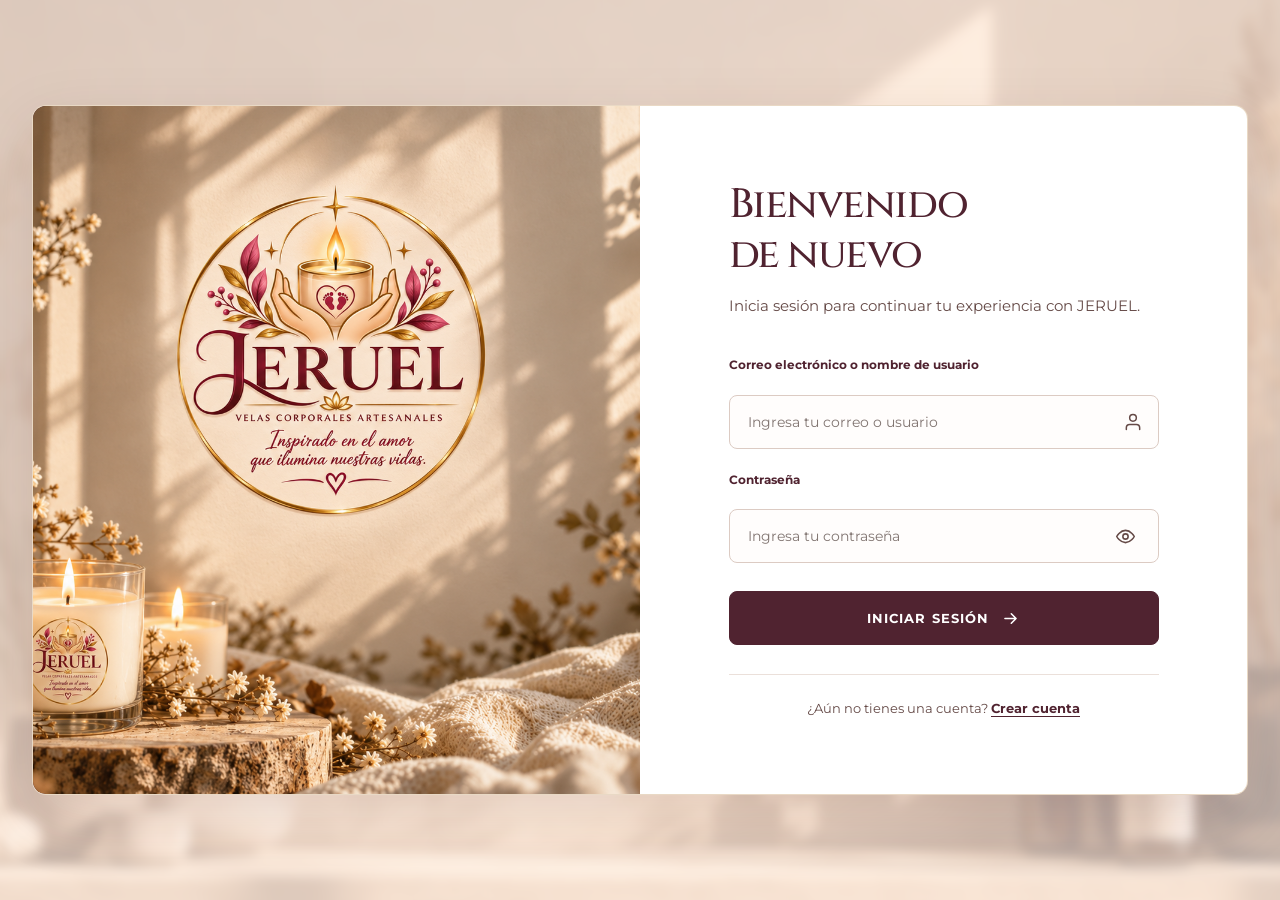
==== commit 9a80fdc2: "cambios en las interfaces, casi una reestructuracion" ====
--- a/index.html
+++ b/index.html
@@ -6,27 +6,24 @@
   <meta name="theme-color" content="#441E1E">
   <meta name="description" content="Inicia sesión en JERUEL, velas corporales artesanales para momentos de bienestar.">
   <title>Iniciar sesión | JERUEL</title>
-  <link rel="preconnect" href="https://fonts.googleapis.com">
-  <link rel="preconnect" href="https://fonts.gstatic.com" crossorigin>
-  <link href="https://fonts.googleapis.com/css2?family=Cinzel:wght@600;700&family=Montserrat:wght@400;500;600;700&display=swap" rel="stylesheet">
   <link rel="stylesheet" href="css/identidad.css">
   <link rel="stylesheet" href="css/indexStyle.css">
   <link rel="icon" href="img/favicon.png" type="image/png">
+  <script src="js/interfaz.js" defer></script>
 </head>
 <body>
   <main class="contenedor-inicio-sesion">
     <section class="seccion-marca" aria-label="Conoce JERUEL">
       <figure class="contenedor-logo-emblema">
-        <img src="img/Velas%20artesanales%20bajo%20luz%20c%C3%A1lida%20%282%29.png"
-             alt="Velas artesanales JERUEL iluminadas con luz cálida"
+        <img src="img/indexBackground.png"
+             alt="Emblema de JERUEL sobre las velas de chocolate, frutos rojos y maracuyá"
              loading="eager" fetchpriority="high">
       </figure>
     </section>
 
     <section class="seccion-formulario" aria-labelledby="titulo-acceso">
       <header class="encabezado-formulario">
-        <p class="marca-movil" aria-hidden="true">JERUEL</p>
-        <p class="eyebrow">TU ESPACIO DE BIENESTAR</p>
+        <img class="marca-movil" src="img/logo.png" width="108" height="105" alt="JERUEL, velas corporales artesanales">
         <h1 id="titulo-acceso">Bienvenido de nuevo</h1>
         <p class="instruccion-formulario">Inicia sesión para continuar tu experiencia con JERUEL.</p>
       </header>
@@ -65,7 +62,7 @@
         </button>
       </form>
 
-      <footer class="pie-formulario">
+      <footer class="pie-formulario" data-revelar>
         <p>¿Aún no tienes una cuenta? <a href="registro.html" class="enlace-registro">Crear cuenta</a></p>
       </footer>
     </section>
--- a/css/identidad.css
+++ b/css/identidad.css
@@ -1,14 +1,27 @@
+@font-face {
+  font-family: Cinzel;
+  src: url('../fuentes/Cinzel.woff2') format('woff2');
+  font-weight: 400 800;
+  font-display: swap;
+}
+@font-face {
+  font-family: Montserrat;
+  src: url('../fuentes/Montserrat.woff2') format('woff2');
+  font-weight: 400 800;
+  font-display: swap;
+}
+
 :root {
   color-scheme: light;
-  --color-vino: #441e1e;
+  --color-vino: #502330;
   --color-dorado: #c9a16e;
-  --color-crema: #fff1ea;
-  --color-crema-calido: #f0e5d8;
+  --color-crema: #faf6ef;
+  --color-crema-calido: #f2e9dd;
   --color-rosa: #925c5d;
   --color-cafe: #654a47;
   --color-crema-oscuro: #e8d8ca;
   --color-borde: #e8d8ca;
-  --color-papel: #fffaf7;
+  --color-papel: #fcfaf6;
   --color-oliva: #8b8468;
   --color-superficie: #fff;
   --color-vino-hover: #321616;
@@ -19,8 +32,14 @@
   --espacio-m: 1rem;
   --espacio-l: 1.5rem;
   --espacio-xl: 2.5rem;
-  --radio-control: .65rem;
-  --radio-panel: 1rem;
+  --radio-control: .5rem;
+  --radio-panel: .875rem;
+  --columnas: repeat(12, minmax(0, 1fr));
+  --canal: clamp(.75rem, 1.7vw, 1.75rem);
+  --margen: clamp(1rem, 4.5vw, 5rem);
+  --ancho-contenido: 82rem;
+  --ancho-marco: min(calc(100% - 2 * var(--margen)), var(--ancho-contenido));
+  --separacion-seccion: clamp(3.75rem, 7.5vw, 7rem);
   --sombra-panel: 0 12px 34px rgb(68 30 30 / 8%);
   --transicion-control: 160ms ease;
   --tamano-control: 2.75rem;
@@ -30,3 +49,26 @@
   --fuente-texto: Montserrat, Arial, sans-serif;
   --fuente-marca: Cinzel, Georgia, serif;
 }
+
+.enlace-marca { display: inline-flex; align-items: center; gap: .45rem; }
+.sello-marca { display: block; flex: none; border-radius: 50%; }
+
+h1, h2 { font-family: var(--fuente-marca); text-wrap: balance; }
+input, select, textarea, button { font-family: inherit; }
+
+.migas { grid-column: 1 / -1; color: var(--color-cafe); font: 500 .8rem/1.5 var(--fuente-texto); }
+.migas ol { display: flex; flex-wrap: wrap; align-items: center; gap: .15rem .55rem; list-style: none; margin: 0; padding: 0; }
+.migas li { display: inline-flex; align-items: baseline; gap: .55rem; min-width: 0; }
+.migas li + li::before { content: '›' / ''; color: var(--color-rosa); }
+.migas li[hidden] { display: none; }
+.migas a { display: inline-block; padding-block: .45rem; color: inherit; text-decoration: underline; text-underline-offset: .2em; }
+.migas a:hover { color: var(--color-vino); }
+.migas [aria-current] { color: var(--color-vino); font-weight: 700; overflow-wrap: anywhere; }
+
+@media screen and (prefers-reduced-motion: no-preference) {
+  .revelado:not(:focus-within) { animation: revelar .45s ease-out; }
+  @keyframes revelar {
+    from { opacity: 0; translate: 0 .75rem; }
+    to { opacity: 1; translate: 0 0; }
+  }
+}
--- a/css/indexStyle.css
+++ b/css/indexStyle.css
@@ -45,33 +45,30 @@
 button, input { font: inherit; }
 a { color: inherit; }
 .contenedor-inicio-sesion {
-  width: min(100%, 1180px);
+  width: min(100%, var(--ancho-contenido));
   min-height: min(690px, calc(100dvh - 64px));
   display: grid;
-  grid-template-columns: minmax(0, 46fr) minmax(0, 54fr);
+  grid-template-columns: var(--columnas);
   overflow: hidden;
   background: var(--blanco);
   border: 1px solid rgba(201, 161, 110, .4);
-  border-radius: 24px;
+  border-radius: var(--radio-panel);
   box-shadow: 0 22px 65px rgba(68, 30, 30, .13);
+
 }
-.seccion-marca { min-width: 0; min-height: 480px; background: var(--vino); }
+.seccion-marca { grid-column: span 6; min-width: 0; min-height: 480px; background: var(--vino); }
 .contenedor-logo-emblema { position: relative; height: 100%; margin: 0; overflow: hidden; }
-.contenedor-logo-emblema img { display: block; width: 100%; height: 100%; object-fit: cover; object-position: center; }
-.contenedor-logo-emblema::after {
-  content: ''; position: absolute; inset: 0;
-  background: linear-gradient(180deg, rgba(35, 15, 15, .16) 10%, rgba(40, 17, 17, .10) 40%, rgba(35, 15, 15, .82) 100%);
-  pointer-events: none;
-}
+.contenedor-logo-emblema img { display: block; width: 100%; height: 100%; object-fit: cover; object-position: 69% center; }
 .contenido-marca { position: absolute; z-index: 1; inset: auto 8% 8%; text-align: center; color: var(--crema); }
 .marca-nombre { margin: 0 0 4px; font: 700 clamp(2.1rem, 3.4vw, 3.1rem)/1.2 var(--fuente-marca); letter-spacing: .19em; }
 .marca-categoria { margin: 0; font-size: .73rem; font-weight: 600; letter-spacing: .2em; text-transform: uppercase; }
 .marca-eslogan { margin: 24px auto 0; max-width: 360px; font-size: .95rem; font-weight: 500; line-height: 1.7; color: #FFF5E9; }
-.seccion-formulario { display: flex; flex-direction: column; align-items: stretch; justify-content: center; padding: clamp(28px, 5.1vw, 76px); min-width: 0; }
-.encabezado-formulario, .formulario-acceso, .pie-formulario { width: 100%; max-width: 430px; margin-left: auto; margin-right: auto; }
+.seccion-formulario { grid-column: span 6; display: flex; flex-direction: column; align-items: stretch; justify-content: center; padding: clamp(28px, 5.1vw, 76px); min-width: 0; }
+.seccion-formulario > .migas, .encabezado-formulario, .formulario-acceso, .pie-formulario { width: 100%; max-width: 430px; margin-left: auto; margin-right: auto; }
+.seccion-formulario > .migas { margin-bottom: clamp(1.25rem, 3vw, 2.5rem); }
 .marca-movil { display: none; }
 .eyebrow { margin: 0 0 13px; color: var(--texto-suave); font-size: .7rem; font-weight: 700; letter-spacing: .19em; }
-h1 { margin: 0; font-size: clamp(1.65rem, 2.3vw, 2.25rem); font-weight: 700; line-height: 1.22; letter-spacing: -.035em; color: var(--vino); }
+h1 { margin: 0; font-size: clamp(2rem, 3.2vw, 3.25rem); font-weight: 500; line-height: 1.22; letter-spacing: -.035em; color: var(--vino); }
 .instruccion-formulario { margin: 14px 0 0; color: var(--marron); font-size: .91rem; line-height: 1.75; }
 .formulario-acceso { display: flex; flex-direction: column; gap: 22px; margin-top: 36px; }
 .grupo-campo { border: 0; padding: 0; margin: 0; min-width: 0; display: flex; flex-direction: column; gap: 10px; }
@@ -79,7 +76,7 @@
 .contenedor-input-icono { margin: 10px 0 0; position: relative; display: flex; align-items: center; }
 .contenedor-input-icono input {
   width: 100%; min-width: 0; height: 54px; padding: 0 52px 0 18px;
-  border: 1.5px solid var(--borde); border-radius: 15px;
+  border: 1.5px solid var(--borde); border-radius: var(--radio-control);
   color: var(--vino); background: #FFFDFC; outline: 0;
   font-size: .87rem; transition: border-color .18s ease, box-shadow .18s ease;
 }
@@ -87,13 +84,13 @@
 .contenedor-input-icono input:focus-visible { border-color: var(--vino); box-shadow: 0 0 0 4px rgba(68,30,30,.10); }
 .icono-campo, .boton-mostrar-contrasena { position: absolute; right: 16px; color: var(--marron); }
 .icono-campo { pointer-events: none; }
-.boton-mostrar-contrasena { display: grid; place-items: center; width: 34px; height: 34px; padding: 0; border: 0; border-radius: 8px; background: transparent; cursor: pointer; }
+.boton-mostrar-contrasena { display: grid; place-items: center; width: 34px; height: 34px; padding: 0; border: 0; border-radius: var(--radio-control); background: transparent; cursor: pointer; }
 .boton-mostrar-contrasena:hover { color: var(--vino); background: var(--crema); }
 .boton-iniciar-sesion {
   width: 100%; min-height: 54px; margin-top: 6px; padding: 14px 20px;
   display: flex; justify-content: center; align-items: center; gap: 12px;
   background: var(--vino); color: var(--blanco); border: 1px solid var(--vino);
-  border-radius: 15px; cursor: pointer; font-size: .82rem; letter-spacing: .08em; font-weight: 700;
+  border-radius: var(--radio-control); cursor: pointer; font-size: .82rem; letter-spacing: .08em; font-weight: 700;
   transition: background-color .2s ease, box-shadow .2s ease, transform .2s ease;
 }
 .boton-iniciar-sesion:hover { background: var(--vino-hover); box-shadow: 0 8px 20px rgba(68,30,30,.18); transform: translateY(-1px); }
@@ -105,16 +102,17 @@
 .enlace-registro:hover, .enlace-visitante:hover { color: #803B3B; }
 .enlace-visitante { display: inline-block; margin-top: 17px; font-size: .8rem; color: var(--vino); text-underline-offset: 3px; }
 @media (max-width: 900px) {
-  .contenedor-inicio-sesion { grid-template-columns: 42% 58%; min-height: 620px; }
+  .contenedor-inicio-sesion { min-height: 620px; }
   .seccion-formulario { padding: clamp(26px, 4vw, 45px); }
   .marca-eslogan { font-size: .85rem; }
 }
-@media (max-width: 700px) {
+@media (max-width: 840px) {
   body { padding: 16px; }
-  .contenedor-inicio-sesion { display: block; width: min(100%, 490px); min-height: auto; border-radius: 20px; }
+  .contenedor-inicio-sesion { width: min(100%, 34rem); min-height: auto; border-radius: var(--radio-panel); }
   .seccion-marca { display: none; }
+  .seccion-formulario { grid-column: 1 / -1; }
   .seccion-formulario { padding: clamp(28px, 7vw, 44px) clamp(22px, 6vw, 42px); }
-  .marca-movil { display: block; margin: 0 0 24px; font: 700 1.85rem var(--fuente-marca); letter-spacing: .18em; color: var(--vino); text-align: center; }
+  .marca-movil { display: block; margin: 0 auto 16px; height: auto; border-radius: 50%; }
   .eyebrow { text-align: center; }
   h1, .instruccion-formulario { text-align: center; }
   .formulario-acceso { margin-top: 30px; }
@@ -122,7 +120,7 @@
 @media (max-width: 380px) {
   body { padding: 10px; }
   .seccion-formulario { padding: 27px 18px; }
-  h1 { font-size: 1.55rem; }
+  h1 { font-size: 1.9rem; }
   .grupo-campo label { font-size: .75rem; }
   .contenedor-input-icono input { font-size: .83rem; }
 }
